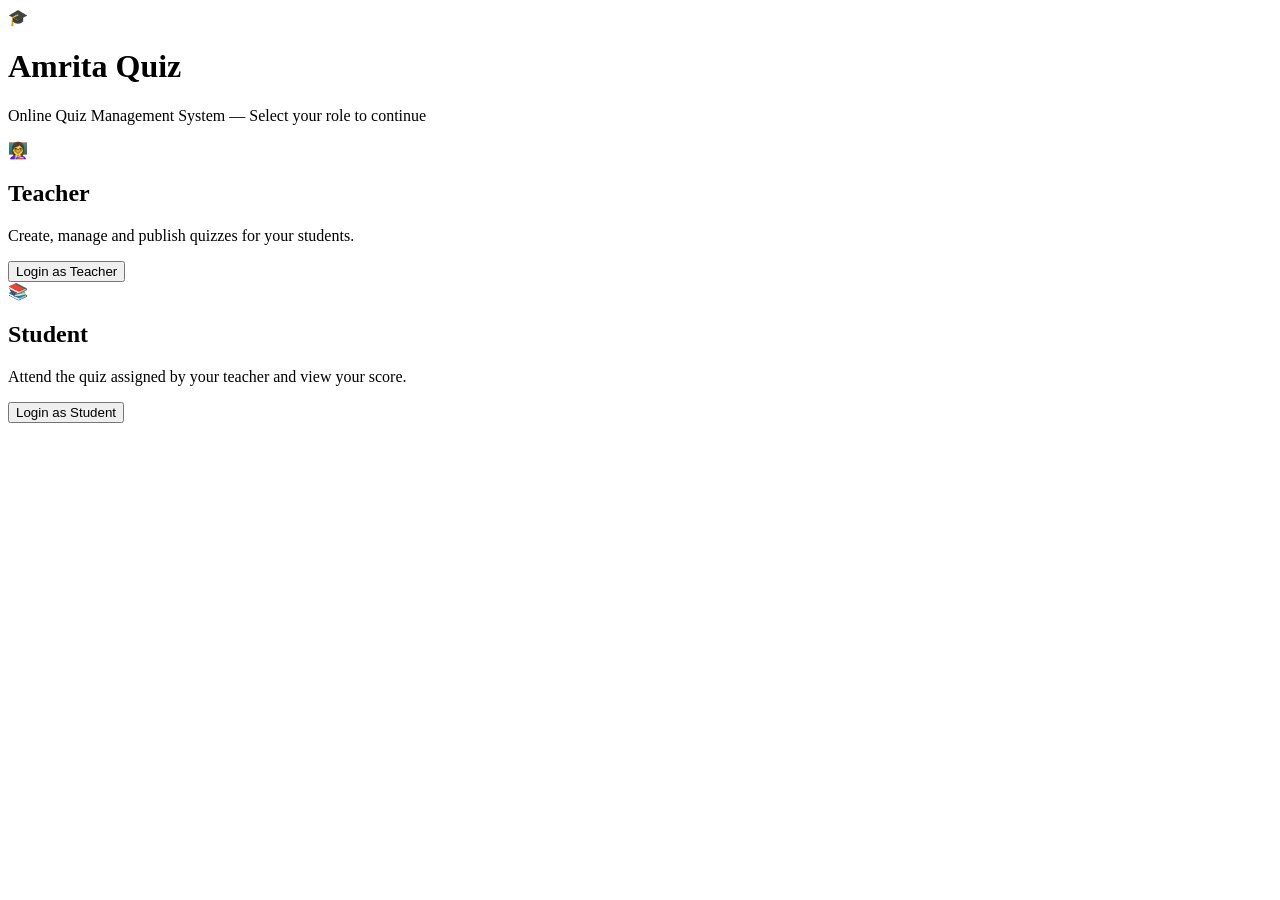
==== quiz-system/src/main/resources/static/QuizLogin.html @ 72135c73 "initial commit" ====
<!DOCTYPE html>
<html lang="en">
<head>
    <meta charset="UTF-8">
    <meta name="viewport" content="width=device-width, initial-scale=1.0">
    <title>Amrita Quiz — Welcome</title>
    <link rel="stylesheet" href="codestyle.css">
    <script src="app.js"></script>
</head>
<body>

<div class="role-container">

    <!-- Brand Header -->
    <div class="role-brand">
        <div class="brand-logo">🎓</div>
        <h1>Amrita <span>Quiz</span></h1>
        <p>Online Quiz Management System &mdash; Select your role to continue</p>
    </div>

    <!-- Role Cards -->
    <div class="role-cards">

        <!-- Teacher Card -->
        <div class="role-card teacher" onclick="goTo('TeacherLogin.html')">
            <span class="role-icon">👩‍🏫</span>
            <h2>Teacher</h2>
            <p>Create, manage and publish quizzes for your students.</p>
            <button class="role-btn" type="button">Login as Teacher</button>
        </div>

        <!-- Student Card -->
        <div class="role-card student" onclick="goTo('StudentLogin.html')">
            <span class="role-icon">📚</span>
            <h2>Student</h2>
            <p>Attend the quiz assigned by your teacher and view your score.</p>
            <button class="role-btn" type="button">Login as Student</button>
        </div>

    </div>

</div>

</body>
</html>
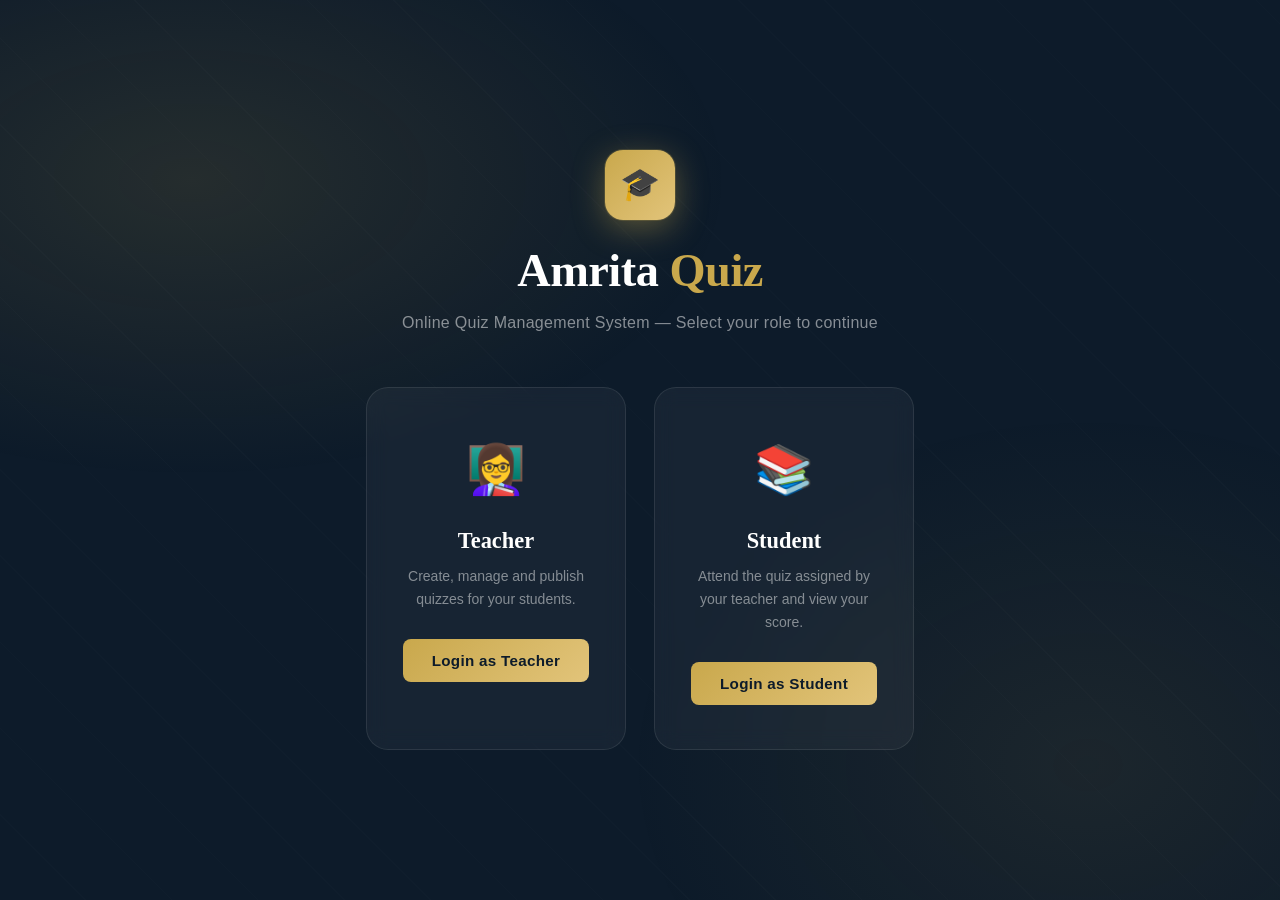
==== commit f19e106b: "now working" ====
--- a/quiz-system/src/main/resources/static/QuizLogin.html
+++ b/quiz-system/src/main/resources/static/QuizLogin.html
@@ -4,8 +4,8 @@
     <meta charset="UTF-8">
     <meta name="viewport" content="width=device-width, initial-scale=1.0">
     <title>Amrita Quiz — Welcome</title>
-    <link rel="stylesheet" href="codestyle.css">
-    <script src="app.js"></script>
+    <link rel="stylesheet" href="css/codestyle.css">
+    <script src="js/app.js"></script>
 </head>
 <body>
 
--- a/quiz-system/src/main/resources/static/css/codestyle.css
+++ b/quiz-system/src/main/resources/static/css/codestyle.css
@@ -0,0 +1,769 @@
+/* ============================================================
+   codestyle.css  –  Amrita Quiz System
+   Theme: Academic Excellence — Deep Navy + Gold + Warm Cream
+   ============================================================ */
+
+@import url('https://fonts.googleapis.com/css2?family=Playfair+Display:wght@600;700&family=DM+Sans:ital,wght@0,300;0,400;0,500;0,600;1,400&display=swap');
+
+/* ─── CSS Variables ─── */
+:root {
+    --navy:        #0d1b2a;
+    --navy-mid:    #1a2e44;
+    --navy-light:  #253c56;
+    --gold:        #c9a84c;
+    --gold-light:  #e2c47a;
+    --gold-pale:   #f5e9c8;
+    --cream:       #faf7f0;
+    --white:       #ffffff;
+    --text-dark:   #0d1b2a;
+    --text-mid:    #3d5168;
+    --text-muted:  #6b7f94;
+    --error:       #d63031;
+    --error-bg:    #fff0f0;
+    --success:     #00897b;
+    --warn-bg:     #fffbe6;
+    --warn-text:   #7d5c00;
+    --border:      #dde3eb;
+    --shadow-sm:   0 2px 8px rgba(13,27,42,0.07);
+    --shadow-md:   0 6px 24px rgba(13,27,42,0.11);
+    --shadow-lg:   0 16px 48px rgba(13,27,42,0.18);
+    --radius-sm:   8px;
+    --radius-md:   14px;
+    --radius-lg:   22px;
+    --font-head:   'Playfair Display', Georgia, serif;
+    --font-body:   'DM Sans', sans-serif;
+}
+
+/* ─── Reset / Base ─── */
+*, *::before, *::after { box-sizing: border-box; margin: 0; padding: 0; }
+
+body {
+    font-family: var(--font-body);
+    background: var(--cream);
+    color: var(--text-dark);
+    min-height: 100vh;
+    line-height: 1.6;
+    display: block;
+}
+
+h1, h2, h3, h4 { font-family: var(--font-head); line-height: 1.25; }
+
+
+/* ============================================================
+   ROLE SELECTION PAGE  (QuizLogin.html)
+   ============================================================ */
+
+.role-container {
+    min-height: 100vh;
+    display: flex;
+    flex-direction: column;
+    align-items: center;
+    justify-content: center;
+    padding: 40px 20px;
+    background: var(--navy);
+    position: relative;
+    overflow: hidden;
+}
+
+.role-container::before {
+    content: '';
+    position: fixed;
+    inset: 0;
+    background:
+        radial-gradient(ellipse 70% 55% at 15% 20%, rgba(201,168,76,0.13) 0%, transparent 60%),
+        radial-gradient(ellipse 60% 65% at 85% 85%, rgba(201,168,76,0.08) 0%, transparent 60%),
+        repeating-linear-gradient(45deg, transparent, transparent 60px,
+            rgba(255,255,255,0.012) 60px, rgba(255,255,255,0.012) 61px);
+    pointer-events: none;
+}
+
+.role-brand {
+    text-align: center;
+    margin-bottom: 52px;
+    position: relative;
+    z-index: 1;
+    animation: fadeDown 0.65s ease both;
+}
+
+.brand-logo {
+    width: 70px;
+    height: 70px;
+    background: linear-gradient(135deg, var(--gold), var(--gold-light));
+    border-radius: 18px;
+    display: flex;
+    align-items: center;
+    justify-content: center;
+    font-size: 2rem;
+    margin: 0 auto 22px;
+    box-shadow: 0 8px 32px rgba(201,168,76,0.4), 0 0 0 1px rgba(201,168,76,0.2);
+}
+
+.role-brand h1 {
+    font-size: 2.9rem;
+    font-weight: 700;
+    color: var(--white);
+    letter-spacing: -0.5px;
+    margin-bottom: 10px;
+}
+
+.role-brand h1 span { color: var(--gold); }
+
+.role-brand p {
+    font-size: 1rem;
+    color: rgba(255,255,255,0.5);
+    font-weight: 300;
+    letter-spacing: 0.3px;
+}
+
+.role-cards {
+    display: flex;
+    gap: 28px;
+    flex-wrap: wrap;
+    justify-content: center;
+    position: relative;
+    z-index: 1;
+}
+
+.role-card {
+    background: rgba(255,255,255,0.045);
+    backdrop-filter: blur(10px);
+    border: 1px solid rgba(255,255,255,0.09);
+    border-radius: var(--radius-lg);
+    padding: 44px 36px;
+    width: 260px;
+    text-align: center;
+    cursor: pointer;
+    text-decoration: none;
+    color: inherit;
+    display: block;
+    animation: fadeUp 0.65s ease both;
+    transition: transform 0.28s cubic-bezier(.22,.68,0,1.2),
+                box-shadow 0.28s ease,
+                border-color 0.25s ease,
+                background 0.25s ease;
+}
+
+.role-card:nth-child(2) { animation-delay: 0.1s; }
+
+.role-card:hover {
+    transform: translateY(-8px) scale(1.025);
+    background: rgba(255,255,255,0.08);
+    border-color: var(--gold);
+    box-shadow: 0 24px 60px rgba(0,0,0,0.4), 0 0 0 1px var(--gold);
+}
+
+.role-card .role-icon {
+    font-size: 3rem;
+    margin-bottom: 18px;
+    display: block;
+}
+
+.role-card h2 {
+    font-size: 1.4rem;
+    color: var(--white);
+    margin-bottom: 10px;
+}
+
+.role-card p {
+    font-size: 0.875rem;
+    color: rgba(255,255,255,0.48);
+    margin-bottom: 28px;
+    line-height: 1.65;
+    font-weight: 300;
+}
+
+.role-card .role-btn {
+    display: block;
+    width: 100%;
+    padding: 13px 0;
+    border-radius: var(--radius-sm);
+    font-size: 0.95rem;
+    font-weight: 600;
+    font-family: var(--font-body);
+    color: var(--navy);
+    border: none;
+    cursor: pointer;
+    background: linear-gradient(135deg, var(--gold), var(--gold-light));
+    letter-spacing: 0.3px;
+    transition: opacity 0.2s, transform 0.15s;
+    margin-top: 0;
+    width: 100%;
+}
+
+.role-card .role-btn:hover { opacity: 0.88; transform: scale(0.98); }
+
+
+/* ============================================================
+   AUTH PAGES  (TeacherLogin.html & StudentLogin.html)
+   ============================================================ */
+
+.auth-container {
+    min-height: 100vh;
+    display: flex;
+    justify-content: center;
+    align-items: center;
+    font-family: var(--font-body);
+    padding: 20px;
+    position: relative;
+    overflow: hidden;
+}
+
+.auth-container.teacher-bg,
+.auth-container.student-bg {
+    background: var(--navy);
+}
+
+.auth-container::before {
+    content: '';
+    position: fixed;
+    inset: 0;
+    background:
+        radial-gradient(ellipse 80% 55% at 5% 90%, rgba(201,168,76,0.11) 0%, transparent 55%),
+        radial-gradient(ellipse 65% 75% at 95% 5%, rgba(201,168,76,0.07) 0%, transparent 55%);
+    pointer-events: none;
+}
+
+.auth-box {
+    background: var(--white);
+    padding: 52px 48px;
+    border-radius: var(--radius-lg);
+    width: 100%;
+    max-width: 420px;
+    text-align: center;
+    position: relative;
+    z-index: 1;
+    box-shadow: var(--shadow-lg);
+    animation: fadeUp 0.5s ease both;
+}
+
+.auth-box::before {
+    content: '';
+    position: absolute;
+    top: 0; left: 0; right: 0;
+    height: 4px;
+    border-radius: var(--radius-lg) var(--radius-lg) 0 0;
+    background: linear-gradient(90deg, var(--gold), var(--gold-light));
+}
+
+.auth-icon { font-size: 2.6rem; margin-bottom: 14px; display: block; }
+
+.auth-box h2 {
+    font-size: 1.7rem;
+    font-weight: 700;
+    color: var(--navy);
+    margin-bottom: 6px;
+}
+
+.auth-box .subtitle {
+    font-size: 0.9rem;
+    color: var(--text-muted);
+    margin-top: 0;
+    margin-bottom: 32px;
+    font-weight: 300;
+}
+
+.auth-box input {
+    width: 100%;
+    padding: 14px 16px;
+    margin: 8px 0;
+    border-radius: var(--radius-sm);
+    border: 1.5px solid var(--border);
+    font-size: 0.95rem;
+    font-family: var(--font-body);
+    background: var(--cream);
+    color: var(--text-dark);
+    transition: border-color 0.2s, background 0.2s, box-shadow 0.2s;
+}
+
+.auth-box input:focus {
+    outline: none;
+    background: var(--white);
+    border-color: var(--gold);
+    box-shadow: 0 0 0 3px rgba(201,168,76,0.15);
+}
+
+.btn-teacher-login,
+.btn-student-login {
+    width: 100%;
+    padding: 15px;
+    margin-top: 20px;
+    background: var(--navy);
+    color: var(--white);
+    border: none;
+    border-radius: var(--radius-sm);
+    font-size: 1rem;
+    font-weight: 600;
+    font-family: var(--font-body);
+    cursor: pointer;
+    letter-spacing: 0.4px;
+    transition: background 0.22s, transform 0.15s, box-shadow 0.2s, color 0.22s;
+    box-shadow: 0 4px 16px rgba(13,27,42,0.22);
+}
+
+.btn-teacher-login:hover,
+.btn-student-login:hover {
+    background: var(--gold);
+    color: var(--navy);
+    transform: translateY(-1px);
+    box-shadow: 0 8px 24px rgba(201,168,76,0.3);
+}
+
+.btn-teacher-login:active,
+.btn-student-login:active { transform: translateY(1px); }
+
+.back-link {
+    display: inline-block;
+    margin-top: 22px;
+    background: none;
+    border: none;
+    font-size: 0.88rem;
+    font-family: var(--font-body);
+    color: var(--text-muted);
+    cursor: pointer;
+    transition: color 0.2s;
+    text-decoration: none;
+    padding: 0;
+    width: auto;
+}
+
+.back-link:hover,
+.teacher-link:hover,
+.student-link:hover { color: var(--gold); }
+
+.error-msg {
+    background: var(--error-bg);
+    color: var(--error);
+    border: 1px solid #f5c6c6;
+    border-radius: var(--radius-sm);
+    padding: 11px 14px;
+    font-size: 0.875rem;
+    margin-top: 12px;
+    display: none;
+    text-align: left;
+}
+
+.info-msg {
+    background: var(--warn-bg);
+    color: var(--warn-text);
+    border: 1px solid #ffd97a;
+    border-radius: var(--radius-sm);
+    padding: 11px 14px;
+    font-size: 0.875rem;
+    margin-top: 12px;
+    display: none;
+    text-align: left;
+}
+
+
+/* ============================================================
+   DASHBOARD HEADER
+   ============================================================ */
+
+.dashboard-header {
+    background: linear-gradient(135deg, var(--navy) 0%, var(--navy-mid) 100%);
+    color: var(--white);
+    padding: 15px 28px;
+    display: flex;
+    align-items: center;
+    justify-content: space-between;
+    box-shadow: 0 2px 16px rgba(13,27,42,0.28);
+    position: sticky;
+    top: 0;
+    z-index: 100;
+    border-bottom: 1px solid rgba(201,168,76,0.25);
+}
+
+.dashboard-header h2 {
+    font-size: 1.15rem;
+    font-weight: 600;
+    color: var(--white);
+    margin: 0;
+}
+
+.header-right { display: flex; align-items: center; gap: 14px; }
+
+.header-user-label { font-size: 0.84rem; color: rgba(255,255,255,0.65); }
+
+.question-count-badge {
+    display: inline-flex;
+    align-items: center;
+    background: linear-gradient(135deg, var(--gold), var(--gold-light));
+    color: var(--navy);
+    font-size: 0.75rem;
+    font-weight: 700;
+    padding: 3px 12px;
+    border-radius: 20px;
+    vertical-align: middle;
+    margin-left: 10px;
+    letter-spacing: 0.3px;
+}
+
+.btn-logout {
+    padding: 7px 16px;
+    margin: 0;
+    width: auto;
+    background: transparent;
+    color: rgba(255,255,255,0.75);
+    border: 1.5px solid rgba(255,255,255,0.28);
+    border-radius: var(--radius-sm);
+    font-size: 0.84rem;
+    font-weight: 500;
+    font-family: var(--font-body);
+    cursor: pointer;
+    transition: background 0.2s, border-color 0.2s, color 0.2s;
+}
+
+.btn-logout:hover {
+    background: rgba(201,168,76,0.15);
+    border-color: var(--gold);
+    color: var(--gold-light);
+}
+
+
+/* ============================================================
+   DASHBOARD CONTAINER & CARDS
+   ============================================================ */
+
+.dashboard-container {
+    width: 86%;
+    max-width: 900px;
+    margin: 36px auto 60px;
+}
+
+.quiz-card {
+    background: var(--white);
+    padding: 28px 32px;
+    margin-bottom: 20px;
+    border-radius: var(--radius-md);
+    box-shadow: var(--shadow-sm);
+    border: 1px solid var(--border);
+    animation: fadeUp 0.35s ease both;
+    transition: box-shadow 0.22s, border-color 0.22s;
+}
+
+.quiz-card:hover {
+    box-shadow: var(--shadow-md);
+    border-color: rgba(201,168,76,0.38);
+}
+
+.card-header {
+    display: flex;
+    justify-content: space-between;
+    align-items: center;
+    margin-bottom: 20px;
+    padding-bottom: 14px;
+    border-bottom: 2px solid var(--cream);
+    position: relative;
+}
+
+.card-header::after {
+    content: '';
+    position: absolute;
+    bottom: -2px; left: 0;
+    width: 44px; height: 2px;
+    background: linear-gradient(90deg, var(--gold), var(--gold-light));
+    border-radius: 2px;
+}
+
+.card-header h3 {
+    font-size: 1.05rem;
+    font-weight: 600;
+    color: var(--navy);
+    margin: 0;
+}
+
+.option-label {
+    display: block;
+    font-size: 0.73rem;
+    font-weight: 600;
+    color: var(--text-muted);
+    margin-top: 14px;
+    margin-bottom: 4px;
+    text-transform: uppercase;
+    letter-spacing: 0.06em;
+    font-family: var(--font-body);
+}
+
+.correct-ans-label {
+    display: block;
+    font-size: 0.73rem;
+    font-weight: 700;
+    color: var(--success);
+    margin-top: 16px;
+    margin-bottom: 4px;
+    text-transform: uppercase;
+    letter-spacing: 0.06em;
+    font-family: var(--font-body);
+}
+
+.question-row { display: flex; justify-content: space-between; gap: 24px; }
+.question-left  { flex: 3; }
+.question-right { flex: 1; text-align: center; }
+
+.question-right h4 {
+    font-size: 0.9rem;
+    color: var(--text-mid);
+    margin-bottom: 8px;
+    font-family: var(--font-head);
+}
+
+.quiz-card input[type="text"],
+.quiz-card input[type="number"] {
+    width: 95%;
+    padding: 11px 14px;
+    margin: 4px 0;
+    border-radius: var(--radius-sm);
+    border: 1.5px solid var(--border);
+    background: var(--cream);
+    font-family: var(--font-body);
+    font-size: 0.92rem;
+    color: var(--text-dark);
+    transition: border-color 0.2s, background 0.2s, box-shadow 0.2s;
+}
+
+.quiz-card input[type="text"]:focus,
+.quiz-card input[type="number"]:focus {
+    outline: none;
+    border-color: var(--gold);
+    background: var(--white);
+    box-shadow: 0 0 0 3px rgba(201,168,76,0.13);
+}
+
+.question-right input {
+    width: 80%;
+    text-align: center;
+    font-size: 1.15rem;
+    font-weight: 600;
+}
+
+.btn-remove {
+    width: auto;
+    padding: 6px 14px;
+    margin: 0;
+    background: transparent;
+    color: var(--error);
+    border: 1.5px solid rgba(214,48,49,0.32);
+    border-radius: var(--radius-sm);
+    font-size: 0.8rem;
+    font-weight: 600;
+    font-family: var(--font-body);
+    cursor: pointer;
+    transition: background 0.2s, border-color 0.2s, color 0.2s, transform 0.15s;
+}
+
+.btn-remove:hover { background: var(--error); color: var(--white); border-color: var(--error); }
+.btn-remove:active { transform: scale(0.97); }
+
+.form-actions {
+    display: flex;
+    align-items: center;
+    justify-content: space-between;
+    gap: 16px;
+    margin-top: 12px;
+}
+
+.btn-add-question {
+    width: auto;
+    padding: 12px 26px;
+    margin: 0;
+    background: transparent;
+    color: var(--navy);
+    border: 2px solid var(--navy);
+    border-radius: var(--radius-sm);
+    font-size: 0.95rem;
+    font-weight: 600;
+    font-family: var(--font-body);
+    cursor: pointer;
+    letter-spacing: 0.3px;
+    transition: background 0.2s, color 0.2s, transform 0.15s;
+}
+
+.btn-add-question:hover { background: var(--navy); color: var(--white); transform: translateY(-1px); }
+.btn-add-question:active { transform: translateY(1px); }
+
+.btn-submit {
+    background: var(--navy);
+    color: var(--white);
+    border: none;
+    border-radius: var(--radius-sm);
+    font-family: var(--font-body);
+    font-size: 0.98rem;
+    font-weight: 600;
+    padding: 13px 32px;
+    cursor: pointer;
+    letter-spacing: 0.4px;
+    transition: background 0.22s, transform 0.15s, box-shadow 0.2s, color 0.22s;
+    box-shadow: 0 4px 14px rgba(13,27,42,0.18);
+    width: auto;
+    margin: 0;
+}
+
+.btn-submit:hover {
+    background: var(--gold);
+    color: var(--navy);
+    transform: translateY(-1px);
+    box-shadow: 0 8px 24px rgba(201,168,76,0.28);
+}
+
+.btn-submit:active { transform: translateY(1px); }
+
+form#quiz-form .btn-submit {
+    width: 100%;
+    padding: 15px;
+    margin-top: 14px;
+}
+
+
+/* ============================================================
+   STUDENT QUIZ PAGE
+   ============================================================ */
+
+.quiz-card h3 {
+    font-size: 1.05rem;
+    color: var(--navy);
+    margin-bottom: 18px;
+    padding-bottom: 12px;
+    border-bottom: 1px solid var(--border);
+    position: relative;
+}
+
+.quiz-card h3::before {
+    content: '';
+    position: absolute;
+    bottom: -1px; left: 0;
+    width: 36px; height: 2px;
+    background: linear-gradient(90deg, var(--gold), var(--gold-light));
+}
+
+.option-group {
+    display: flex;
+    align-items: center;
+    gap: 12px;
+    margin: 9px 0;
+    padding: 12px 16px;
+    border-radius: var(--radius-sm);
+    border: 1.5px solid var(--border);
+    background: var(--cream);
+    cursor: pointer;
+    transition: border-color 0.2s, background 0.2s, box-shadow 0.2s;
+}
+
+.option-group:hover {
+    border-color: var(--gold);
+    background: var(--gold-pale);
+}
+
+.option-group:has(input:checked) {
+    border-color: var(--navy);
+    background: rgba(13,27,42,0.05);
+    box-shadow: 0 0 0 3px rgba(13,27,42,0.07);
+}
+
+.option-group input[type="radio"] {
+    width: 18px; height: 18px;
+    accent-color: var(--navy);
+    flex-shrink: 0;
+    margin: 0; padding: 0; border: none; box-shadow: none;
+    cursor: pointer;
+}
+
+.option-group label {
+    font-size: 0.94rem;
+    color: var(--text-dark);
+    cursor: pointer;
+    flex: 1;
+}
+
+.quiz-card p b { color: var(--gold); }
+
+.marks-badge {
+    display: inline-flex;
+    align-items: center;
+    gap: 5px;
+    margin-top: 14px;
+    padding: 5px 12px;
+    background: var(--gold-pale);
+    border: 1px solid rgba(201,168,76,0.4);
+    border-radius: 20px;
+    font-size: 0.8rem;
+    font-weight: 600;
+    color: var(--warn-text);
+}
+
+#result-panel {
+    display: none;
+    text-align: center;
+    padding: 60px 40px;
+    background: linear-gradient(145deg, var(--navy) 0%, var(--navy-mid) 100%);
+    border-radius: var(--radius-lg);
+    color: var(--white);
+    box-shadow: var(--shadow-lg);
+    border: 1px solid rgba(201,168,76,0.25);
+    animation: fadeUp 0.5s ease both;
+}
+
+#result-title {
+    font-size: 1.9rem;
+    margin-bottom: 12px;
+    color: var(--white);
+}
+
+#result-detail {
+    font-size: 1.05rem;
+    color: rgba(255,255,255,0.62);
+    font-weight: 300;
+    margin-bottom: 36px;
+}
+
+.btn-back {
+    background:green;
+    color: var(--white) !important;
+    border: 1.5px solid rgba(255,255,255,0.28) !important;
+    box-shadow: none !important;
+    width: auto !important;
+    padding: 11px 28px !important;
+}
+
+.btn-back:hover {
+    background: rgba(201,168,76,0.22) !important;
+    border-color: var(--gold) !important;
+    color: var(--gold-light) !important;
+    transform: none !important;
+    box-shadow: none !important;
+}
+
+#back-btn {
+    background: transparent !important;
+    color: var(--text-muted) !important;
+    border: 1.5px solid var(--border) !important;
+    box-shadow: none !important;
+    width: auto !important;
+    padding: 10px 22px !important;
+    font-size: 0.875rem !important;
+}
+
+#back-btn:hover {
+    border-color: var(--navy) !important;
+    color: var(--navy) !important;
+    background: transparent !important;
+    transform: none !important;
+}
+
+.no-quiz-card { text-align: center; padding: 52px 40px; }
+.no-quiz-card h3 { color: var(--error); font-size: 1.4rem; margin-bottom: 12px; }
+.no-quiz-card p  { color: var(--text-muted); margin-bottom: 24px; }
+
+
+/* ============================================================
+   ANIMATIONS
+   ============================================================ */
+
+@keyframes fadeUp {
+    from { opacity: 0; transform: translateY(18px); }
+    to   { opacity: 1; transform: translateY(0); }
+}
+
+@keyframes fadeDown {
+    from { opacity: 0; transform: translateY(-14px); }
+    to   { opacity: 1; transform: translateY(0); }
+}
